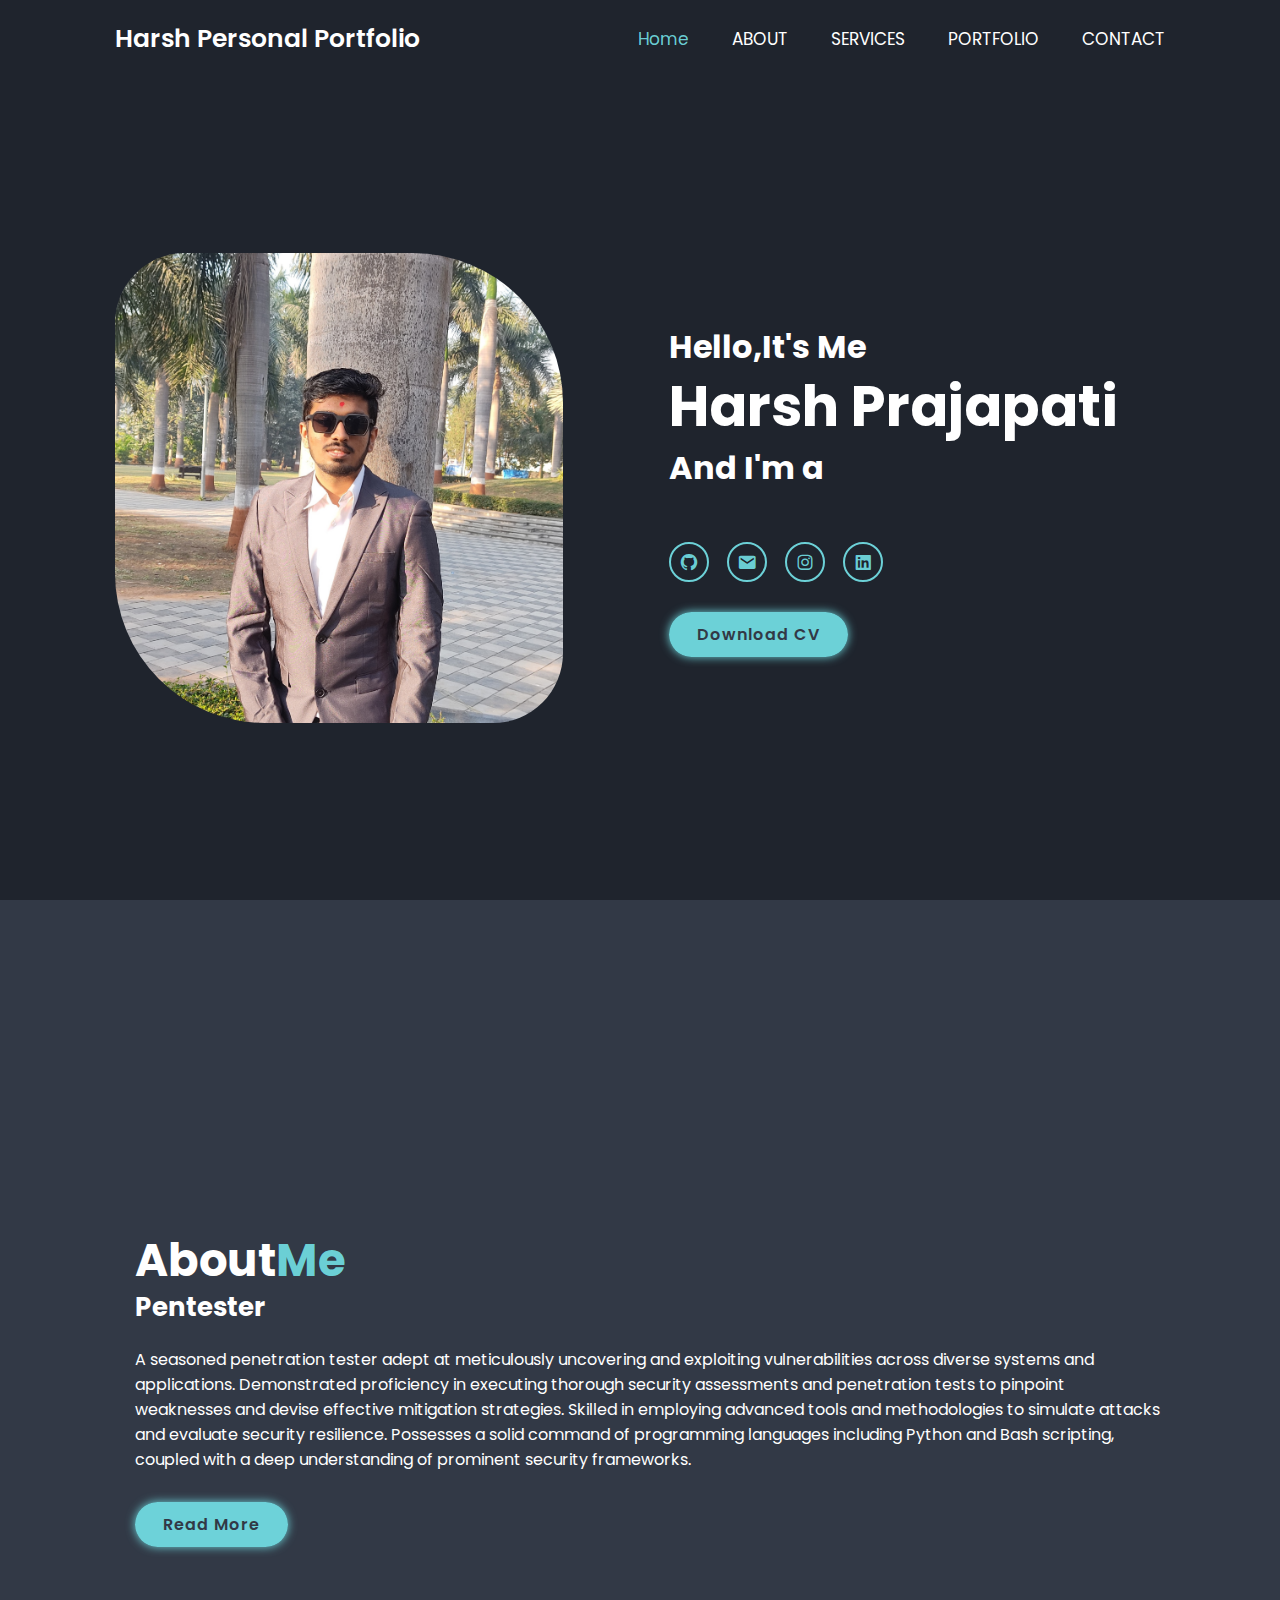
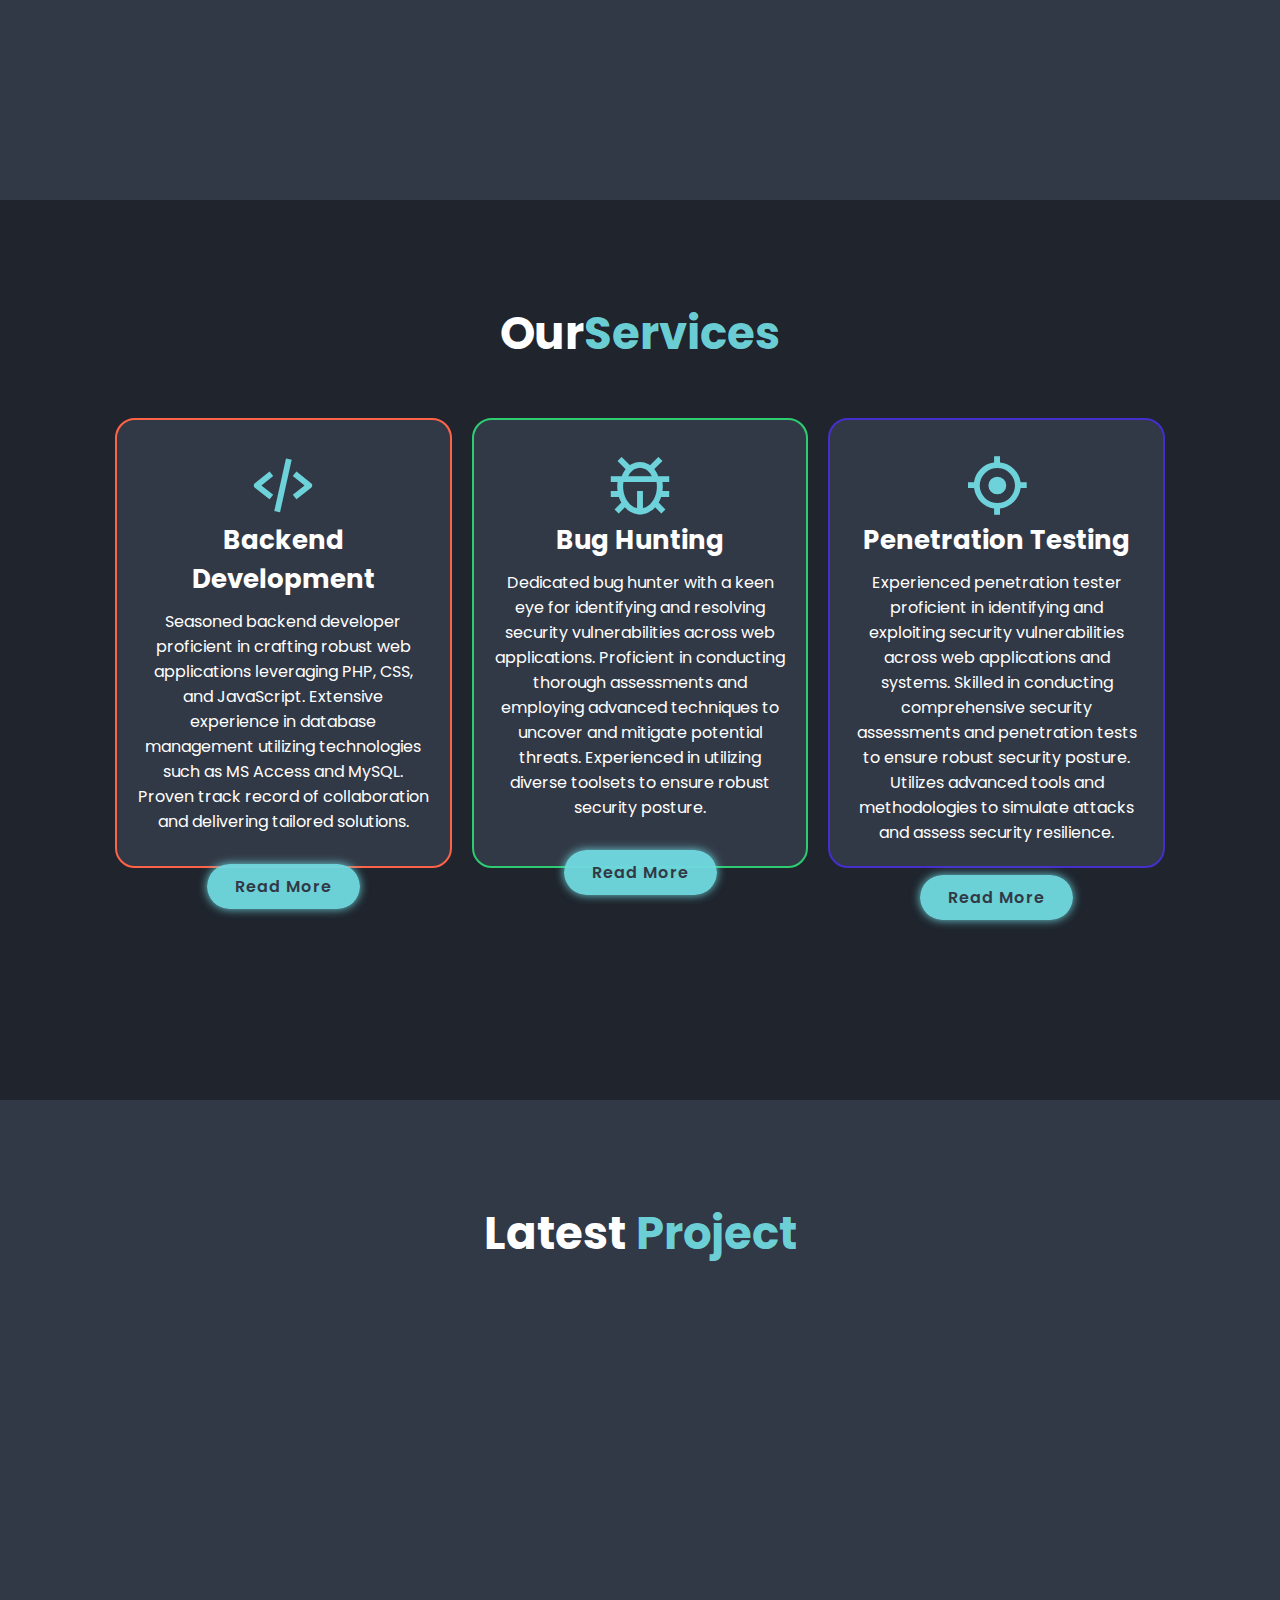
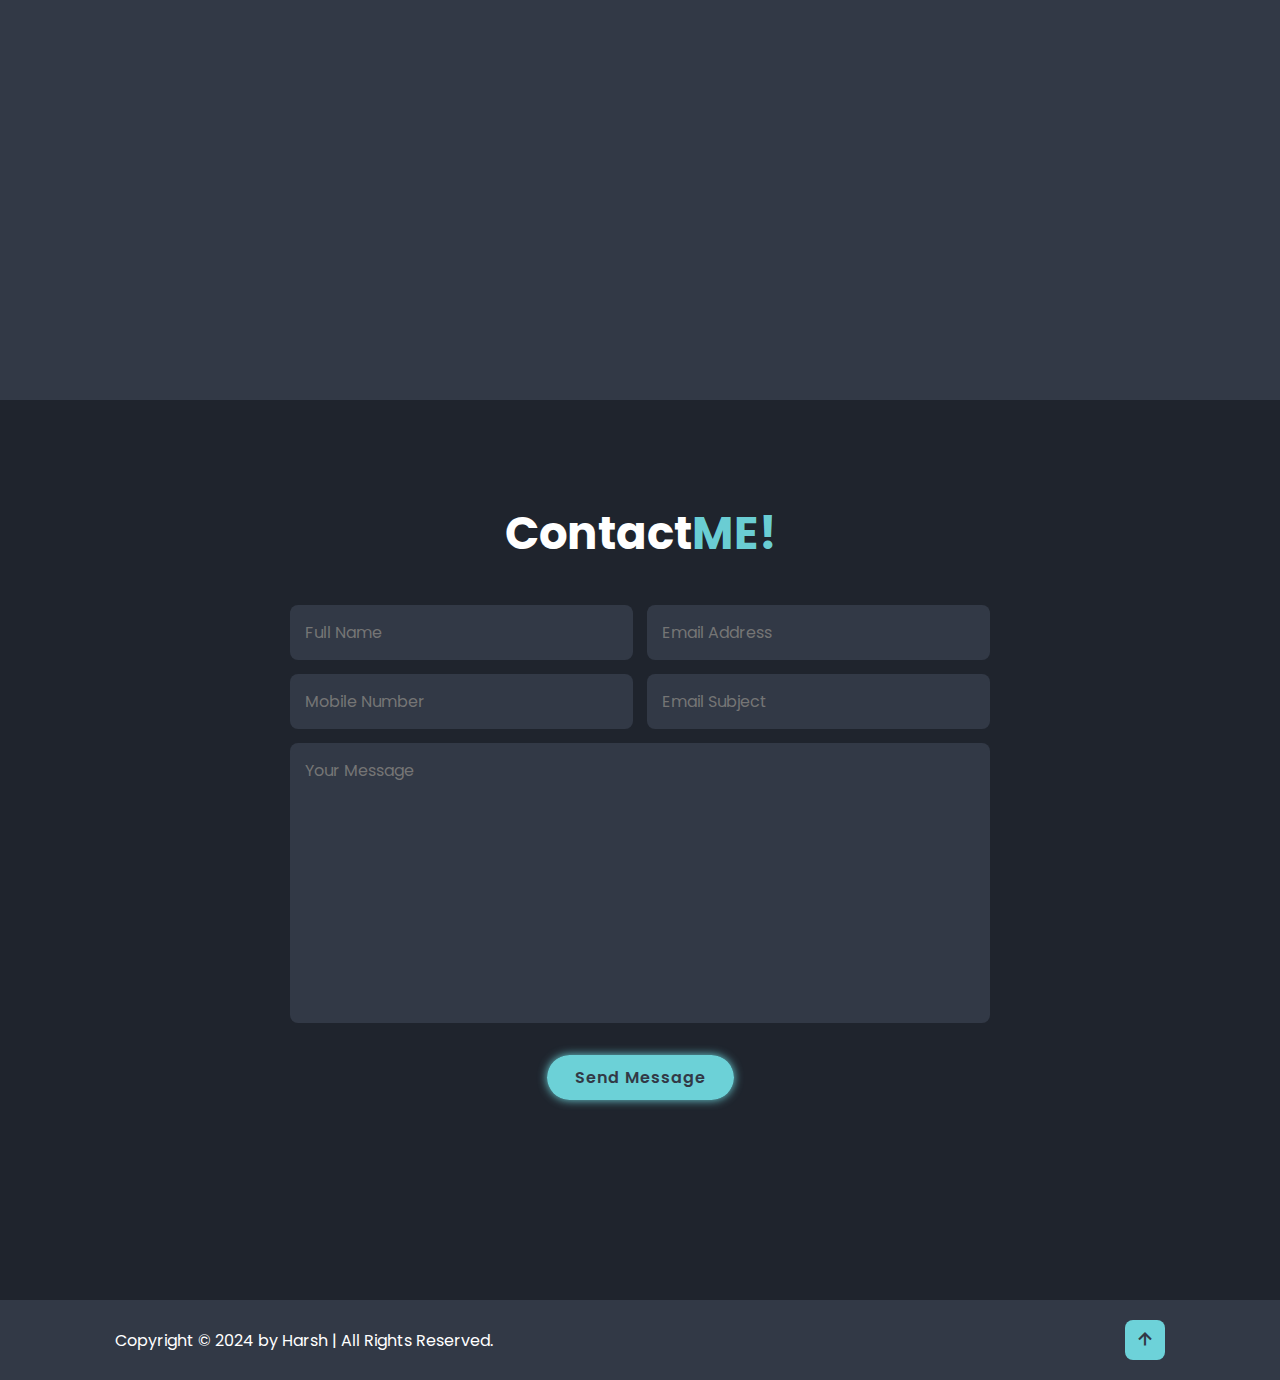
==== index.html @ bb108296 "Add files via upload" ====
<!DOCTYPE html>
<html lang="en">
    <head>
        <meta charset="UTF-8">
        <meta http-equiv="X-UA-Compatible" content="IE=edge">
        <meta name="viewport" content="width=device-width,initial-scale=1.0">
        <title>Harsh Personal Portfolio</title>
        <link href='https://unpkg.com/boxicons@2.1.4/css/boxicons.min.css' rel='stylesheet'>
        <link rel="stylesheet" type="text/css" href="style.css">
    </head>
    <body>
        <!--body-->
        <header class="header">
            <a href="#" class="logo">Harsh Personal Portfolio</a>
            <i class='bx bx-menu' id="menu-icon"></i>
            <nav class="navbar">
                <a href="#home" class="active">Home</a>
                <a href="#about">ABOUT</a>
                <a href="#services">SERVICES</a>
                <a href="#portfolio">PORTFOLIO</a>
                <a href="#contact">CONTACT</a>
            </nav>
        </header>
        <section class="home" id="home">
            <div class="home-img">
                <img src="backimg.jpg" alt="">
            </div>
            <br>
            <div class="home-content">
                <h3>Hello,It's Me</h3>
                <h1>Harsh Prajapati</h1>
                <h3>And I'm a <span class="multiple-text"></span></h3>
                <script src="https://tryhackme.com/badge/2118861"></script>
                <div class="social-media">
                    <a href="https://github.com/harsh-prajapati1312"><i class='bx bxl-github'></i></a>
                    <a href="mailto:bughunter024@gmail.com"><i class='bx bxs-envelope'></i></a>
                    <a href="https://www.instagram.com/h_p__official/"><i class='bx bxl-instagram' ></i></a>
                    <a href="https://www.linkedin.com/in/harsh-prajapati13/"><i class='bx bxl-linkedin-square' ></i></a>
                </div>
                <a href="Harsh PrajapatiResume.pdf" class="btn">Download CV</a>
            </div>
            
        </section>
        <section class="about" id="about">
            <div class="about-img">
                <img src="https://www.comunixgroup.com/wp-content/uploads/2021/03/curso-pententes-pentesting.png" alt="">
            </div>
            <div class="about-content">
                <h2 class="heading">About<span>Me</span></h2>
                <h3>Pentester</h3>
                <p>A seasoned penetration tester adept at meticulously uncovering and exploiting vulnerabilities across diverse systems and applications. Demonstrated proficiency in executing thorough security assessments and penetration tests to pinpoint weaknesses and devise effective mitigation strategies. Skilled in employing advanced tools and methodologies to simulate attacks and evaluate security resilience. Possesses a solid command of programming languages including Python and Bash scripting, coupled with a deep understanding of prominent security frameworks.</p>
                 <a href="#"class="btn">Read More</a>   
            </div>
        </section>
        <section class="services"id="services">
            <h2 class="heading">Our<span>Services</span></h2>

            <div class="services-container">
                <div class="services-box">
                    <i class='bx bx-code-alt'></i>
                    <h3>Backend Development</h3>
                    <p>Seasoned backend developer proficient in crafting robust web applications leveraging PHP, CSS, and JavaScript. Extensive experience in database management utilizing technologies such as MS Access and MySQL. Proven track record of collaboration and delivering tailored solutions.</p>
                    <a href="#" class="btn">Read More</a>
                </div>
            
                <div class="services-box">
                    <i class='bx bx-bug'></i>
                   
                    <h3>Bug Hunting</h3>
                    <p>Dedicated bug hunter with a keen eye for identifying and resolving security vulnerabilities across web applications. Proficient in conducting thorough assessments and employing advanced techniques to uncover and mitigate potential threats. Experienced in utilizing diverse toolsets to ensure robust security posture.</p>
                    <a href="#" class="btn">Read More</a>
                </div>
            
                <div class="services-box">
                    <i class='bx bx-target-lock'></i>

                    <h3>Penetration Testing</h3>
                    <p>Experienced penetration tester proficient in identifying and exploiting security vulnerabilities across web applications and systems. Skilled in conducting comprehensive security assessments and penetration tests to ensure robust security posture. Utilizes advanced tools and methodologies to simulate attacks and assess security resilience.</p>
                    <a href="#" class="btn">Read More</a>
                </div>
                
            </div>
            
        </section>
        <section class="portfolio"id="portfolio">
            <h2 class="heading">Latest <span>Project</span></h2>
            <div class="portfolio-container">
                <div class="portfolio-box">
                    <img src="myproject/image/jan-vlacuha-Rns_A8bJ_dQ-unsplash.jpg"alt="">
                    <div class="portfolio-layer">
                        <h4>DIAMANAGER V1.0  ERP Softwere </h4>
                        <p>Diamond ERP Software utilizes Python for building its functionalities. Python is chosen for its versatility, ease of use, and robust libraries, making it suitable for developing comprehensive ERP solutions.</p>   
                        <a href="#"><i class='bx bx-link-external' ></i></a>
                    </div>
                </div>
                <div class="portfolio-box">
                    <img src="myproject/image/austin-poon-JO_S6ewBqAk-unsplash.jpg"alt="">
                    <div class="portfolio-layer">
                        <h4>KLX Dynamics Website</h4>
<p>This project involved deploying the OLX dynamics website on AWS infrastructure. PHP and MySQL were utilized for developing the website's backend, ensuring efficient data management and dynamic functionality.</p>
                        <a href="#"><i class='bx bx-link-external' ></i></a>
                    </div>
                </div>
                <div class="portfolio-box">
                    <img src="myproject/image/nubelson-fernandes--Xqckh_XVU4-unsplash.jpg"alt="">
                    <div class="portfolio-layer">
                       
<h4>Event Management System</h4>
<p>Designed a web-based event management system using PHP and MySQL for streamlined event organization and coordination.</p>
                        <a href="#"><i class='bx bx-link-external' ></i></a>
                    </div>
                </div>
                <div class="portfolio-box">
                    <img src="myproject/image/kevin-canlas-QYHehJ9Iovs-unsplash.jpg"alt="">
                    <div class="portfolio-layer">
                        <h4>DIAMANAGER V2.O ERP Software</h4>
<p>Developed a comprehensive ERP software for diamond manufacturing using .NET framework and C#. This software efficiently manages various aspects of the manufacturing process including inventory, production and finance.</p>
                        <a href="/myproject/project4.html"><i class='bx bx-link-external' ></i></a>
                    </div>
                </div>
            </div>
        </section>
        <section class="contact"id="contact">
            <h2 class="heading">Contact<span>ME!</span></h2>

            <form action="#" name="submit-to-google-sheet">
                <div class="input-box">
                    <input type="text" name="Name" placeholder="Full Name">
                    <input type="email" name="Email Address" placeholder="Email Address">
                </div>
                <div class="input-box">
                    <input type="number" name="Mobile Number"placeholder="Mobile Number">
                    <input type="text"name="Email Subject" placeholder="Email Subject">
                </div>
                <textarea name="Your Message" id="" cols="30" rows="10"placeholder="Your Message"></textarea>
                <input type="submit" value="Send Message"class="btn">
            </form>
            <span id="msg"></span>
        </section>

        <footer class="footer">
            <div class="footer-text">
                <p>Copyright &copy; 2024 by Harsh | All Rights Reserved.</p>
            </div>
            <div class="footer-iconTop">
                <a href="#home"><i class='bx bx-up-arrow-alt' ></i></a>
            </div>
        </footer>

        <script src="https://unpkg.com/scrollreveal"></script>

        <script src="https://cdn.jsdelivr.net/npm/typed.js@2.0.12"></script>
        <script src="script.js"></script>
        <script>
            const scriptURL = 'https://script.google.com/macros/s/AKfycbzFPVGxI-75Ilkm2z_EMuI9ubPlp8-7dQmMzzdPiIunLPPzj3bcY1ohMdT_DfZ3zPwhTA/exec'
            const form = document.forms['submit-to-google-sheet']
            const msg=document.getElementById("msg")
          
            form.addEventListener('submit', e => {
              e.preventDefault()
              fetch(scriptURL, { method: 'POST', body: new FormData(form)})
                .then(response => {
                    msg.innerHTML="Message sent successfully"
                    setTimeout(function(){
                        msg.innerHTML=""
                    },5000)
                    form.reset()
                })
                .catch(error => console.error('Error!', error.message))
            })
          </script>
        
    </body>
</html>
---- style.css ----
@import url('https://fonts.googleapis.com/css2?family=Poppins:wght@300;400;500;600;700;800;900&display=swap');

*{
    margin: 0;
    padding: 0;
    box-sizing: border-box;
    text-decoration: none;
    border: none;
    outline: none;
    scroll-behavior: smooth;
    font-family: 'Poppins', sans-serif;

 }

 :root {
    --bg-color:#1f242d;
    --second-bg-color:#323946;
    --text-color:#fff;
    --main-color:rgba(111, 217, 223, 0.959); 
 }

 html{
    font-size: 62.5%;
    overflow-x:hidden;

 }

 body{
    background: var(--bg-color);
    color: var(--text-color);
 }

 section{
    min-height: 100vh;
    padding: 10rem 9% 2rem;
 }
 .header{
    position: fixed;
    top:0;
    left:0;
    width: 100%;
    padding: 2rem 9%;
    background: var(--bg-color);
    display: flex;
    justify-content:space-between;
    align-items: center;
    z-index:100 ;

 }

 .header.sticky{
   border-bottom: .1rem solid rgba(0, 0,0, .2);
 }
 .logo{
    font-size: 2.5rem;
    color: var(--text-color);
    font-weight:600;
    cursor:default;
 }
 .navbar a {
    font-size: 1.7rem;
    color: var(--text-color);
    margin-left: 4rem;
    transition: .3s;
 }

 .navbar a:hover,
 .navbar a.active{
    color: var(--main-color);
 }
 #menu-icon{
    font-size: 3.6rem;
    color: var(--text-color);
    display: none;
 }

 .home{
    display: flex;
    justify-content: left;
    align-items: center;
 }

 .home-img img{
    width:35vw ;
    margin-right: 106px;
    /* animation: floatImage 4s ease-in-out infinite; */
 }

 @keyframes floatImage{
   0%{
      transform: translateY(0);

   }
   50%{
      transform: translateY(-22.4rem);
   }
   100%{
      transform: translateY(0);
   }

 }

 .home-content h3 {
    font-size: 3.2rem;
    font-weight: 700;

 }
 .home-content h3:nth-of-type(2){
    margin-bottom: 2rem;
 }

 span{
    color: var(--main-color);
 }
 .home-content h1{
    font-size: 5.6rem;
    font-weight: 700;
    line-height: 1.3;
 }

 .social-media a {
    display: inline-flex;
    justify-content: center;
    align-items: center;
    width: 4rem;
    height: 4rem;
    background: transparent;
    border: .2rem solid var(--main-color);
    border-radius: 50%;
    font-size: 2rem;
    color: var(--main-color);
    margin: 3rem 1.5rem 3rem 0;
    transition: .5s ease;
 }
 .social-media a:hover{
    background: var(--main-color);
    color: var(--second-bg-color);
    box-shadow: 0 0 1rem var(--main-color);
 }

 .btn {
    display: inline-block;
    padding: 1rem 2.8rem;
    background: var(--main-color);
    border-radius: 4rem;
    box-shadow: 0 0 1rem var(--main-color);
    font-size: 1.6rem;
    color: var(--second-bg-color);
    letter-spacing: .1rem;
    font-weight: 600;
    transition: .5s ease;
 }

 .btn:hover {
    box-shadow: none;
 }

 .about{
    display: flex;
    justify-content: center;
    align-items: center;
    gap: 2rem;
    background: var(--second-bg-color);
 }
 .about-img img{
    width: 35rem;
 }

 .heading{
    text-align: center;
    font-size: 4.5rem;
 }

 .about-content h2{
    text-align: left;
    line-height: 1.2;
 }

 .about-content h3{
    font-size: 2.6rem;
 }

 .about-content p{
    font-size: 1.6rem;
    margin: 2rem 0 3rem;
 }
 .services h2{
   margin-bottom: 5rem;

 }
 .services-container{
   display: flex;
   justify-content: center;
   align-items: center;
   flex-wrap: wrap;
   gap: 2rem;
 }
 .services-container .services-box {
   flex: 1 1 30rem;
   background: var(--second-bg-color);
   padding: 3rem 2rem 4rem;
   border-radius: 2rem;
   text-align: center;
   border: .2rem solid var(--bg-color);
   transition: .5s ease;
 }
 .services-container .services-box:hover{
   border-color: var(--main-color);
   transform: scale(1.02);
 }
 .services-box i{
   font-size: 7rem;
   color: var(--main-color);
 }
 .services-box h3{
   font-size: 2.6rem;
 }
 .services-box p{
   font-size: 1.6rem;
   margin: 1rem 0 3rem;
 }
 .portfolio{
   background: var(--second-bg-color);
 }
.portfolio h2{
   margin-bottom: 4rem;
}
.portfolio-container{
   display: grid;
   grid-template-columns: repeat(3,1fr);
   align-items: center;
   gap: 2.5rem;
}
.portfolio-container .portfolio-box{
   position: relative;
   border-radius: 2rem;
   box-shadow: 0 0 1rem var(--bg-color);
   overflow: hidden;
   display: flex;
}
.portfolio-box img{
   width: 100%;
   transition: .5s ease;
}
.portfolio-box:hover img{
   transform: scale(1.2);
}

.portfolio-box .portfolio-layer{
   position: absolute;
   bottom: 0;
   left: 0;
   width: 100%;
   height: 100%;
   background: linear-gradient(rgba(0,0,0, .1),var(--main-color));
   display: flex;
   justify-content: center;
   align-items: center;
   flex-direction: column;
   text-align: center;
   padding: 0 4rem;
   transform: translateY(100%);
   transition: .5s ease;
}
.portfolio-box:hover .portfolio-layer{
   transform: translateY(0);
}

.portfolio-layer h4{
   font-size: 3rem;
}

.portfolio-layer p{
   font-size: 1.6rem;
   margin: .3rem 0 1rem;
}

.portfolio-layer a{
   display: inline-flex;
   justify-content: center;
   align-items: center;
   width: 5rem;
   height: 5rem;
   background: var(--text-color);
   border-radius: 50%;
}

.portfolio-layer a i {
   font-size: 2rem;
   color: var(--second-bg-color);
}

.contact h2{
   margin-bottom: 3rem;
}

.contact form{
   max-width: 70rem;
   margin: 1rem auto;
   text-align: center;
   margin-bottom: 3rem;
}

.contact form .input-box{
   display: flex;
   justify-content: space-between;
   flex-wrap: wrap;
}

.contact form .input-box input,
.contact form textarea{
   width: 100%;
   padding: 1.5rem;
   font-size: 1.6rem;
   color: var(--text-color);
   background: var(--second-bg-color);
   border-radius: .8rem;
   margin: .7rem 0;
}

.contact form .input-box input{
   width: 49%;
}

.contact form textarea{
   resize: none;
}

.contact form .btn{
   margin-top: 2rem;
   cursor: pointer;
}

.footer{
   display: flex;
   justify-content: space-between;
   align-items: center;
   flex-wrap: wrap;
   padding: 2rem 9%;
   background: var(--second-bg-color);
}

.footer-text p{
   font-size: 1.6rem;
}

.footer-iconTop a{
   display: inline-flex;
   justify-content: center;
   align-items: center;
   padding: .8rem;
   background: var(--main-color);
   border-radius: .8rem;
   transition: .5s ease;
}

.footer-iconTop a:hover{
   box-shadow: 0 0 1rem var(--main-color);
}

.footer-iconTop a i{
   font-size: 2.4rem;
   color: var(--second-bg-color);
}
.home-img img{
   border-radius: 70px 150px; 
}
.home-img img:hover{
   transform: scale(1.1);
}
@media (max-width:1200px){
   html{
      font-size: 55%;
   }
}

@media(max-width:991px){
   .header{
      padding: 2rem 3%;
   }
   section{
      padding: 10rem 3% 2rem;
   }

   .services{
      padding-bottom: 7rem;
   }

   .portfolio{
      padding-bottom: 7rem;
   }
   .contact{
      min-height: auto;
   }
   .footer{
      padding: 2rem 3%;
   }
}

@media(max-width:768px){
   #menu-icon{
      display: block;
   }
   .navbar{
      position: absolute;
      top: 100%;
      left: 0;
      width: 100%;
      padding: 1rem 3%;
      background: var(--bg-color);
      border-top: .1rem solid rgba(0, 0, 0, .2);
      box-shadow: 0 .5rem 1rem rgba(0,0,0,.2);
      display: none;
   }

   .navbar.active{
      display: block;
   }
   .navbar a {
       display: block;
       font-size: 2rem;
       margin: 3rem 0;
   }
   .home{
      flex-direction: column;
   }
   .home-content h3{
      font-size: 2.6rem;
   }
   .home-content h1{
      font-size: 5rem;
   }
   .home-img img{
      width: 70vw;
      margin-top: 4rem;
   }
   .about{
      flex-direction: column-reverse;
   }

   .about img{
      width: 70vw;
      margin-top: 4rem;
   }
   .services h2{
      margin-bottom: 3rem;
   }

   .portfolio h2{
      margin-bottom: 3rem;
   }

   .portfolio-container{
      grid-template-columns: repeat(2,1fr);
   }
}

@media(max-width:617px){
   .portfolio-container{
      grid-template-columns: 1fr;
   }
}

@media(max-width:450px){
   html{
      font-size: 50%;
   }

   .contact form .input-box input{
      width: 100%;
   }
}

@media(max-width:365px){
   .home-img img{
      width: 90vw;
   }

   .about-img img{
      width: 90vw;
   }

   .footer{
      flex-direction: column-reverse;
   }

   .footer p{
      text-align: center;
      margin-top: 2rem;
   }
}

#msg{
   color: #61b752;
   margin-top: -10px;
   display: block;
}
.services-box{
   height: 450px;
   width:max-content;
}
.services-box:nth-child(1) {
   border-color: #ff6347; /* Red border for Backend Development */
}

.services-box:nth-child(2) {
   border-color: #2ecc71; /* Green border for Bug Hunting */
}
.services-box:nth-child(3) {
   border-color: #462ecc; /* Green border for Bug Hunting */
}
.portfolio-container{
   display: flex;
   flex-wrap: wrap;
   justify-content: center;
   align-items: center;
}
.portfolio-box{
   height: 450px;
   width:max-content;
}
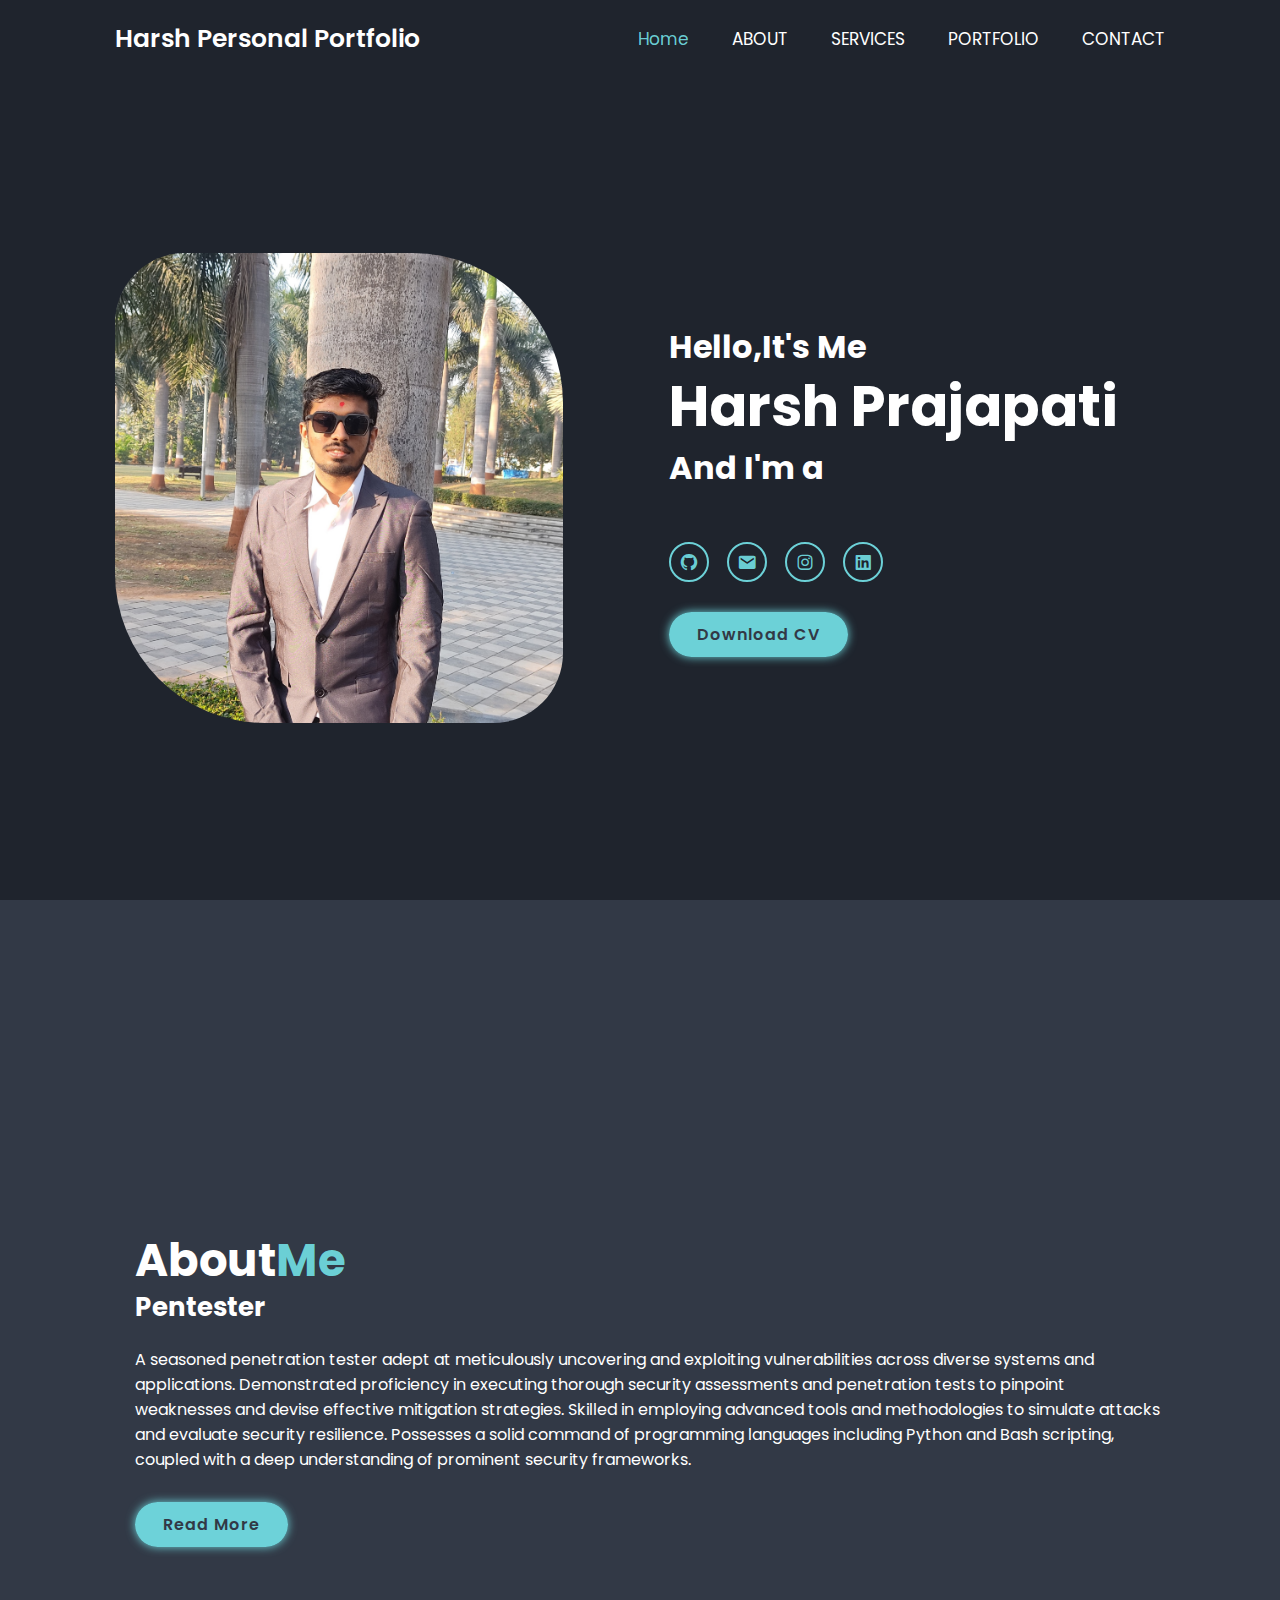
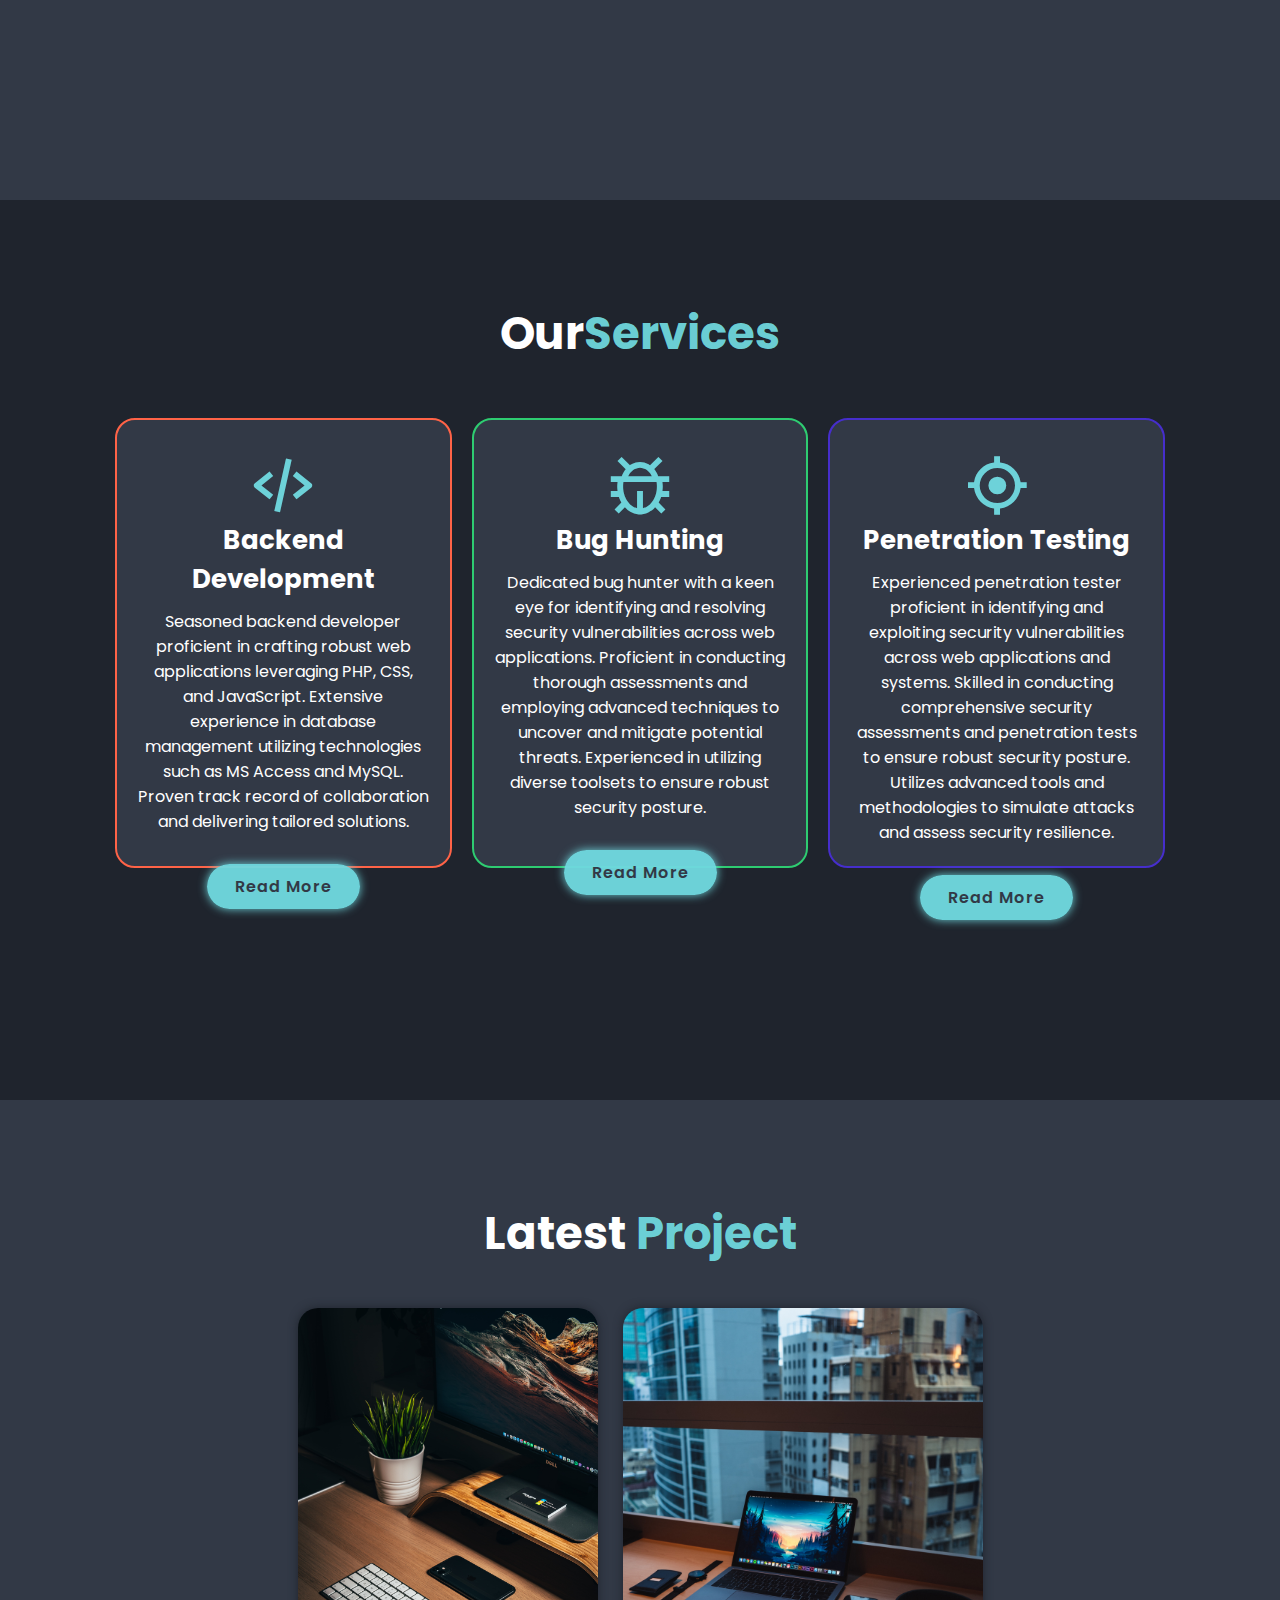
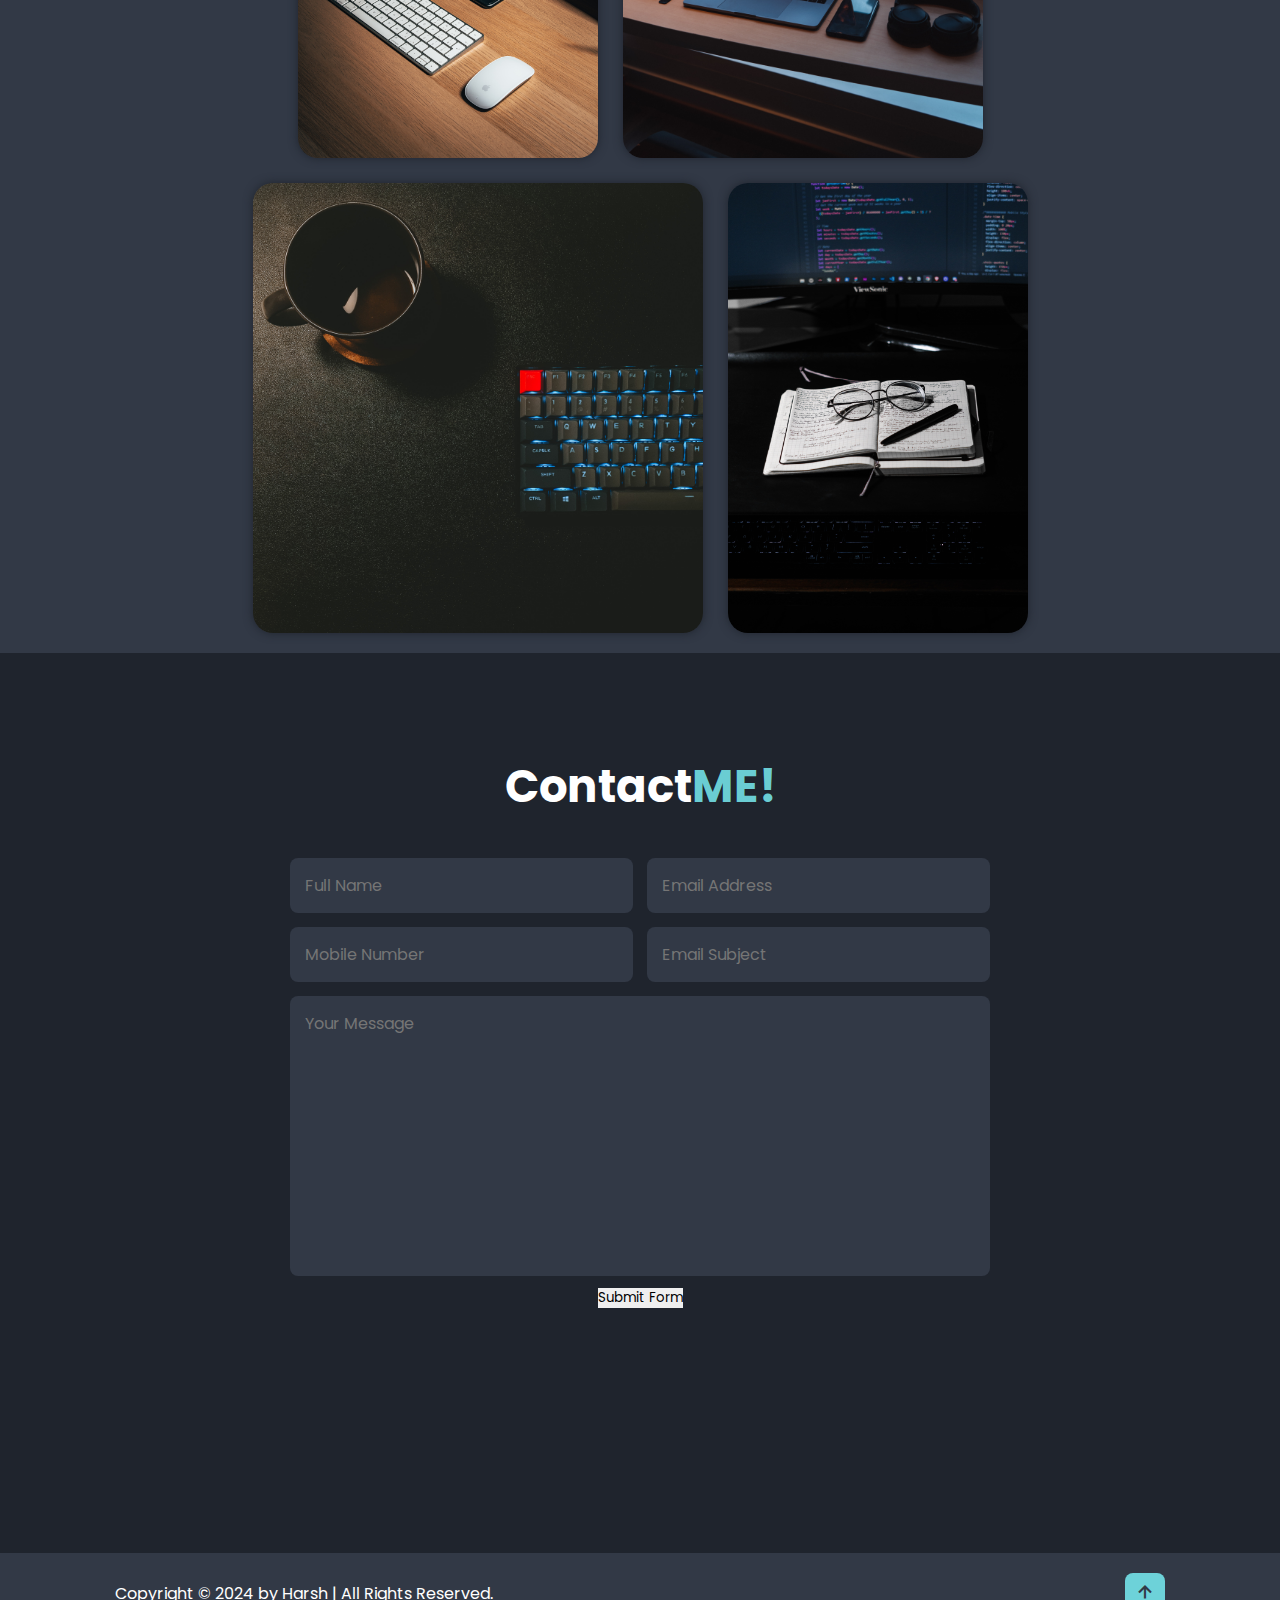
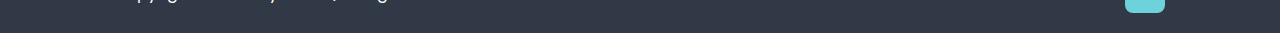
==== commit 94ee9b68: "Update index.html" ====
--- a/index.html
+++ b/index.html
@@ -123,7 +123,10 @@
         <section class="contact"id="contact">
             <h2 class="heading">Contact<span>ME!</span></h2>
 
-            <form action="#" name="submit-to-google-sheet">
+           <form action="https://api.web3forms.com/submit" method="POST">
+
+    <input type="hidden" name="access_key" value="cbc88ee7-ef1f-4d93-8ce6-1254d796f4de">
+
                 <div class="input-box">
                     <input type="text" name="Name" placeholder="Full Name">
                     <input type="email" name="Email Address" placeholder="Email Address">
@@ -133,7 +136,8 @@
                     <input type="text"name="Email Subject" placeholder="Email Subject">
                 </div>
                 <textarea name="Your Message" id="" cols="30" rows="10"placeholder="Your Message"></textarea>
-                <input type="submit" value="Send Message"class="btn">
+                 <input type="hidden" name="redirect" value="https://web3forms.com/success">
+    <button type="submit">Submit Form</button>
             </form>
             <span id="msg"></span>
         </section>
@@ -151,7 +155,7 @@
 
         <script src="https://cdn.jsdelivr.net/npm/typed.js@2.0.12"></script>
         <script src="script.js"></script>
-        <script>
+<!--         <script>
             const scriptURL = 'https://script.google.com/macros/s/AKfycbzFPVGxI-75Ilkm2z_EMuI9ubPlp8-7dQmMzzdPiIunLPPzj3bcY1ohMdT_DfZ3zPwhTA/exec'
             const form = document.forms['submit-to-google-sheet']
             const msg=document.getElementById("msg")
@@ -168,7 +172,7 @@
                 })
                 .catch(error => console.error('Error!', error.message))
             })
-          </script>
+          </script> -->
         
     </body>
 </html>
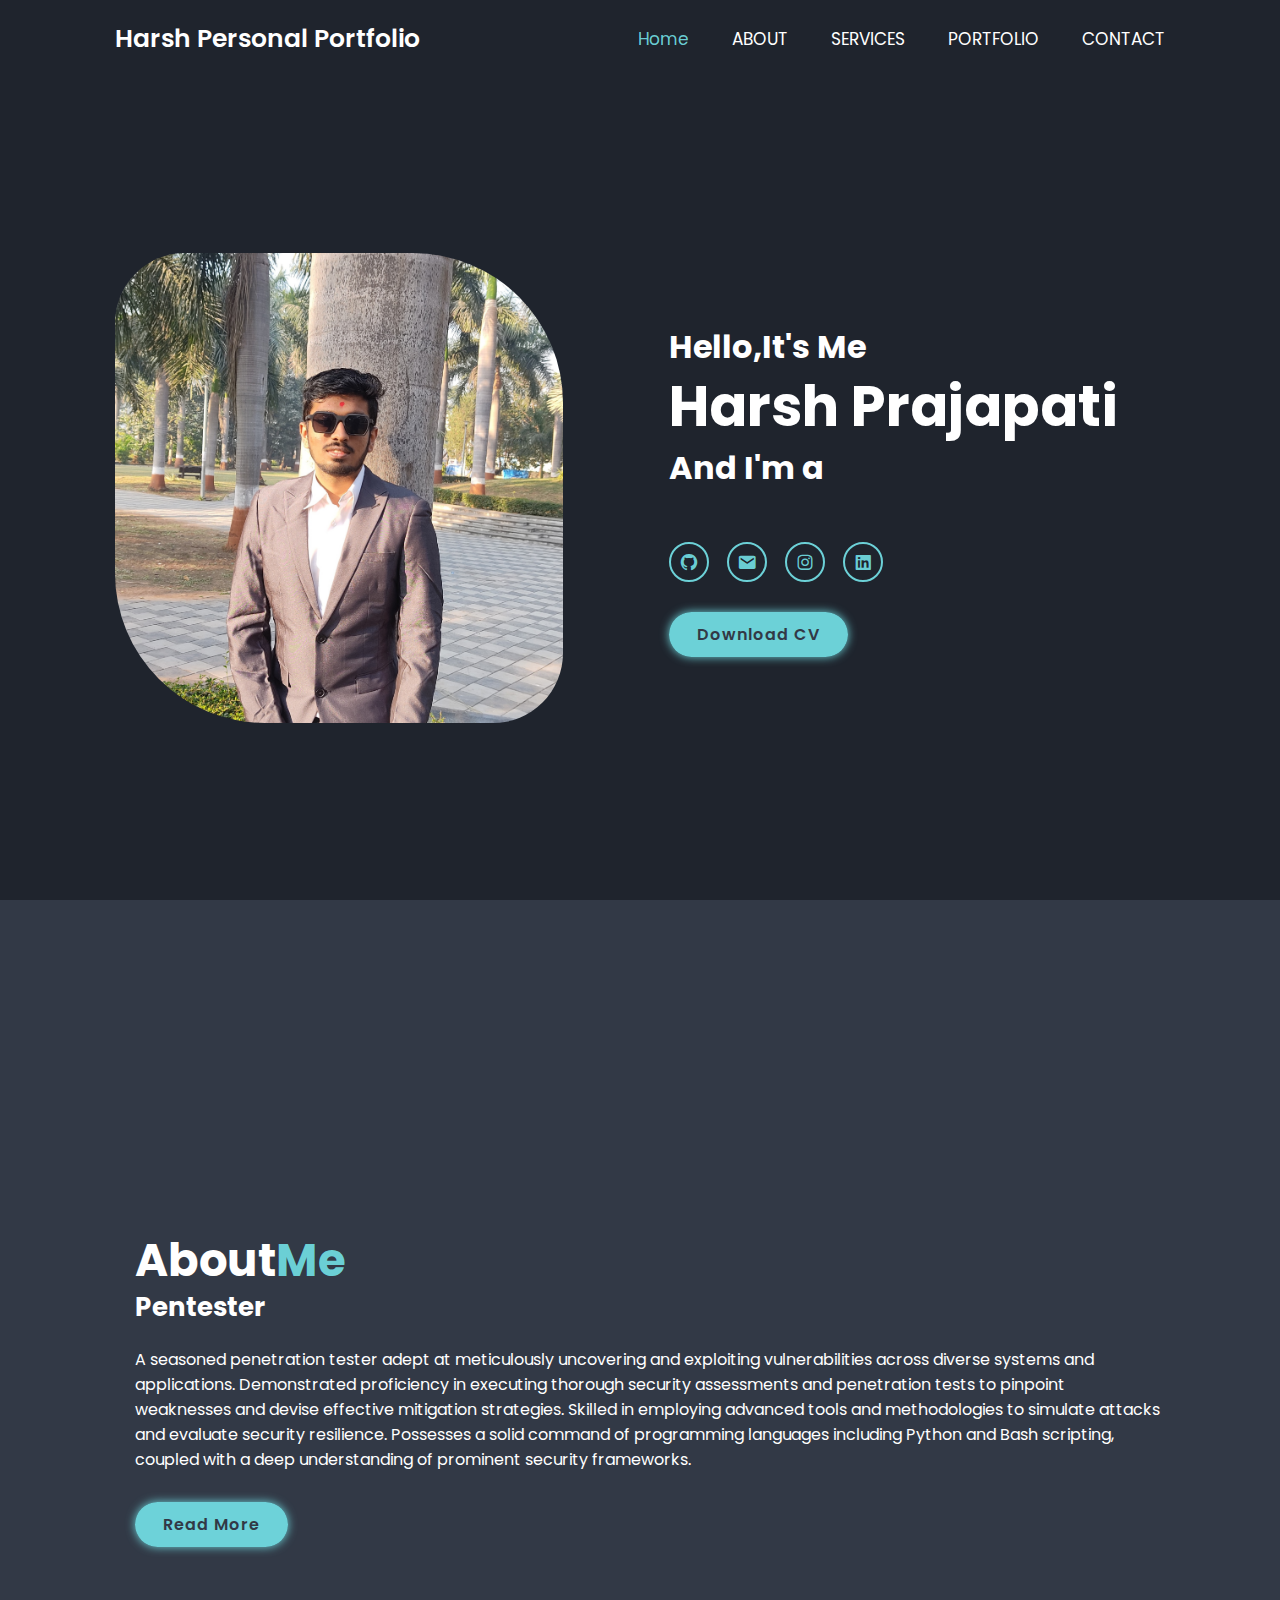
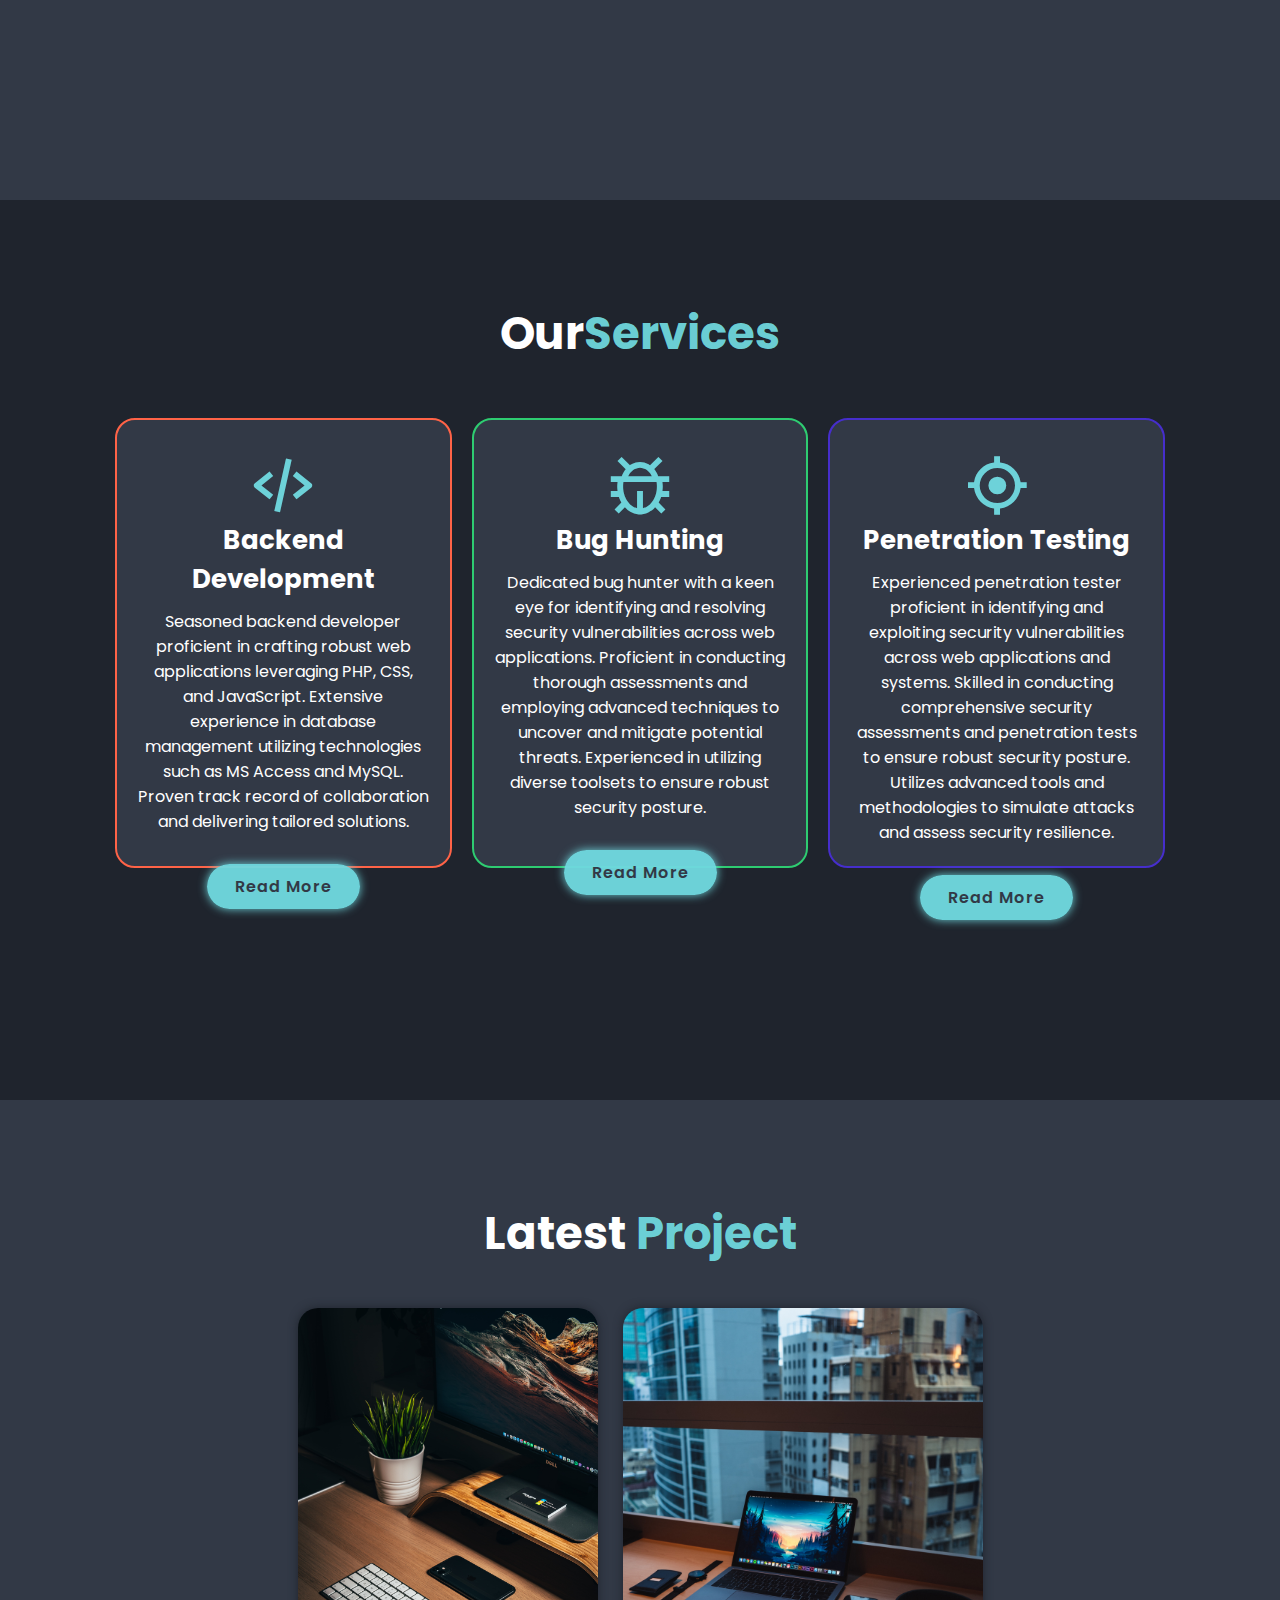
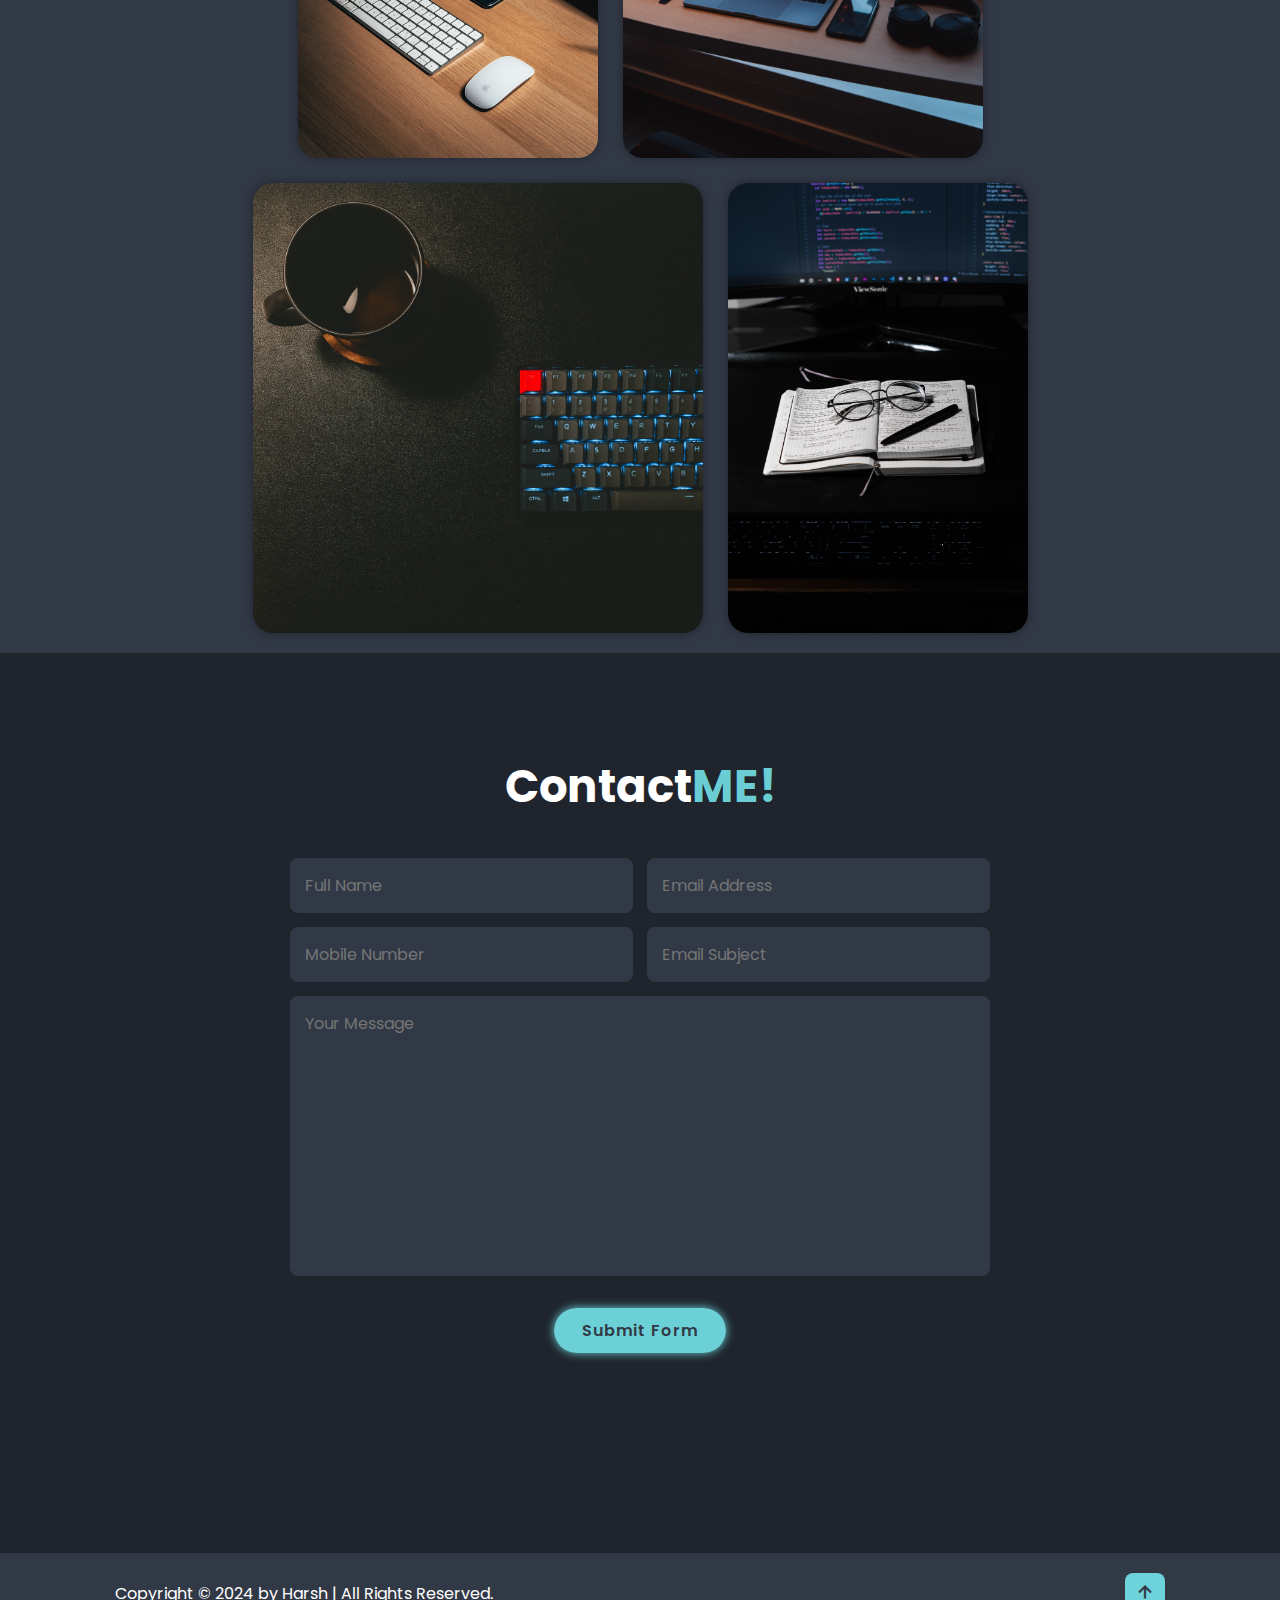
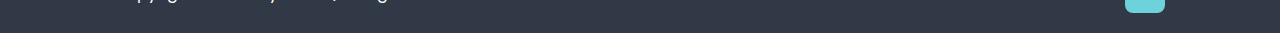
==== commit 94134941: "Update index.html" ====
--- a/index.html
+++ b/index.html
@@ -137,7 +137,7 @@
                 </div>
                 <textarea name="Your Message" id="" cols="30" rows="10"placeholder="Your Message"></textarea>
                  <input type="hidden" name="redirect" value="https://web3forms.com/success">
-    <button type="submit">Submit Form</button>
+    <button type="submit" class="btn">Submit Form</button>
             </form>
             <span id="msg"></span>
         </section>
